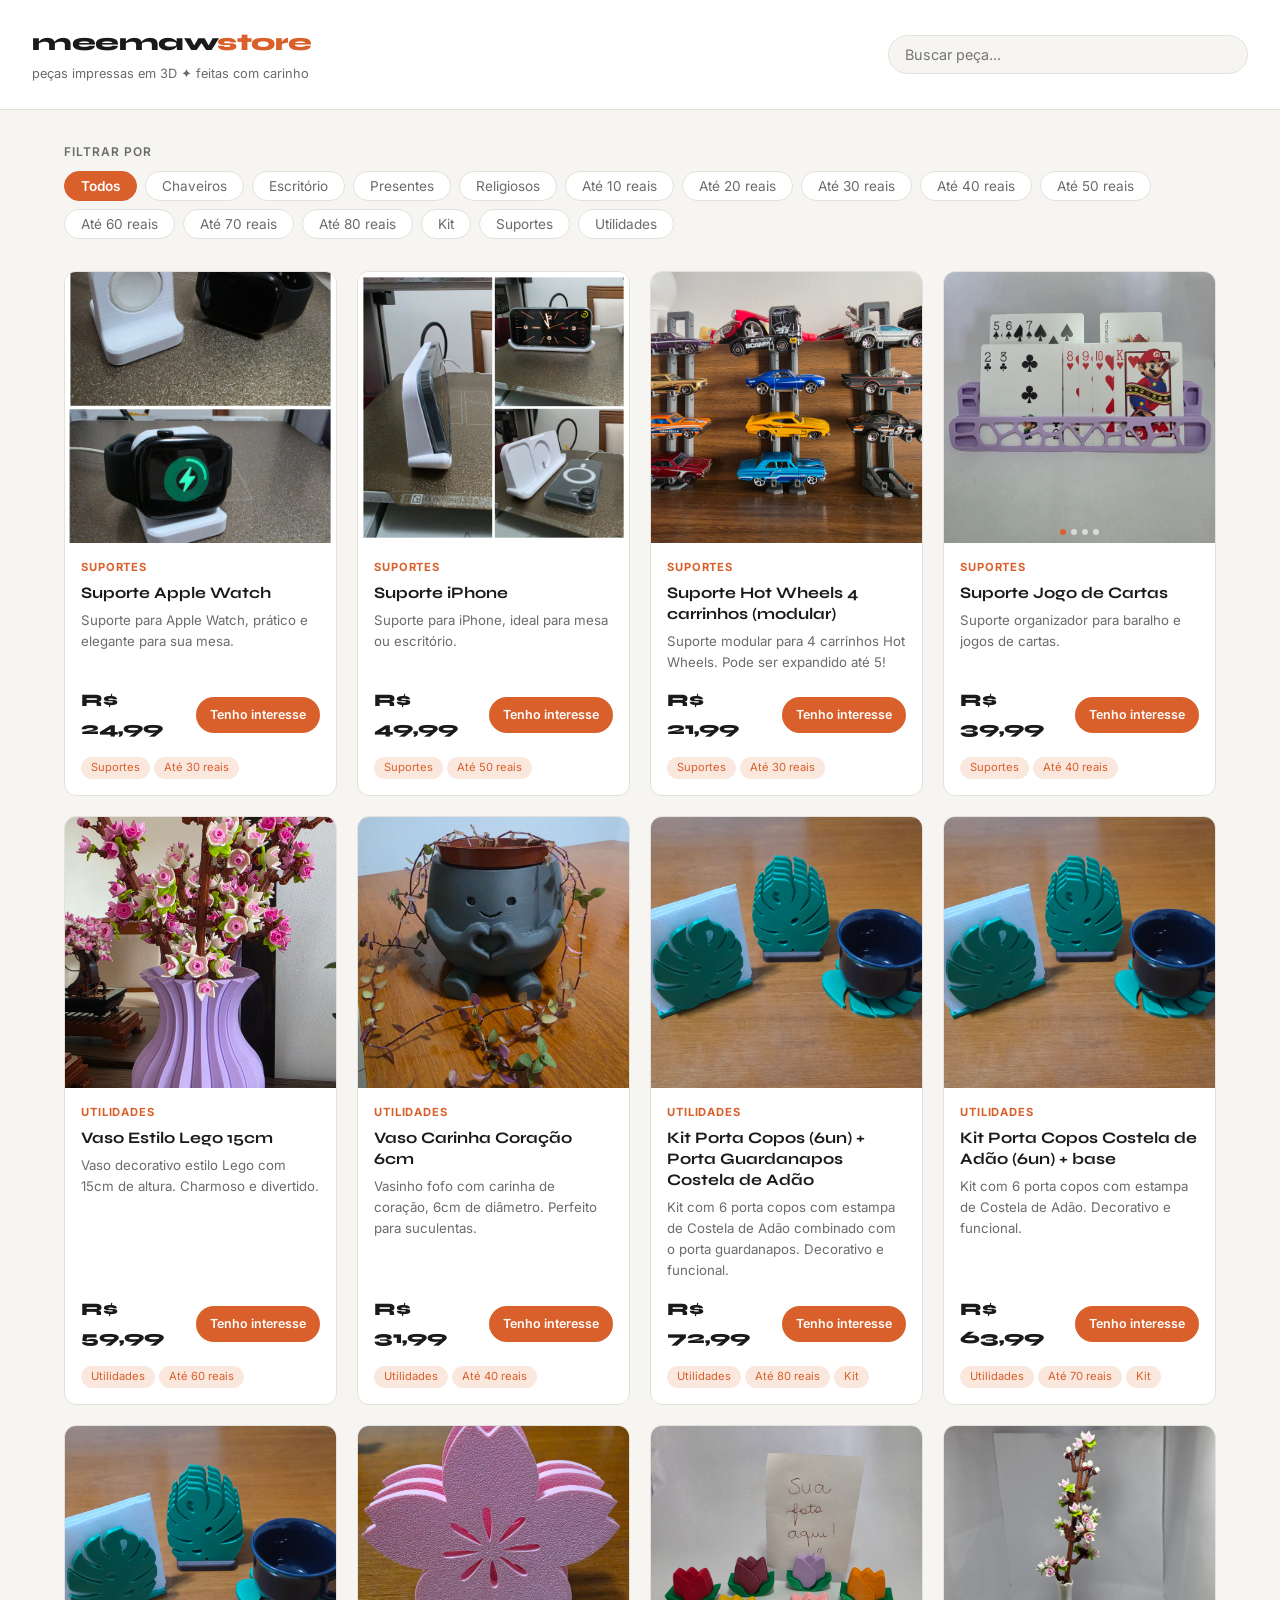
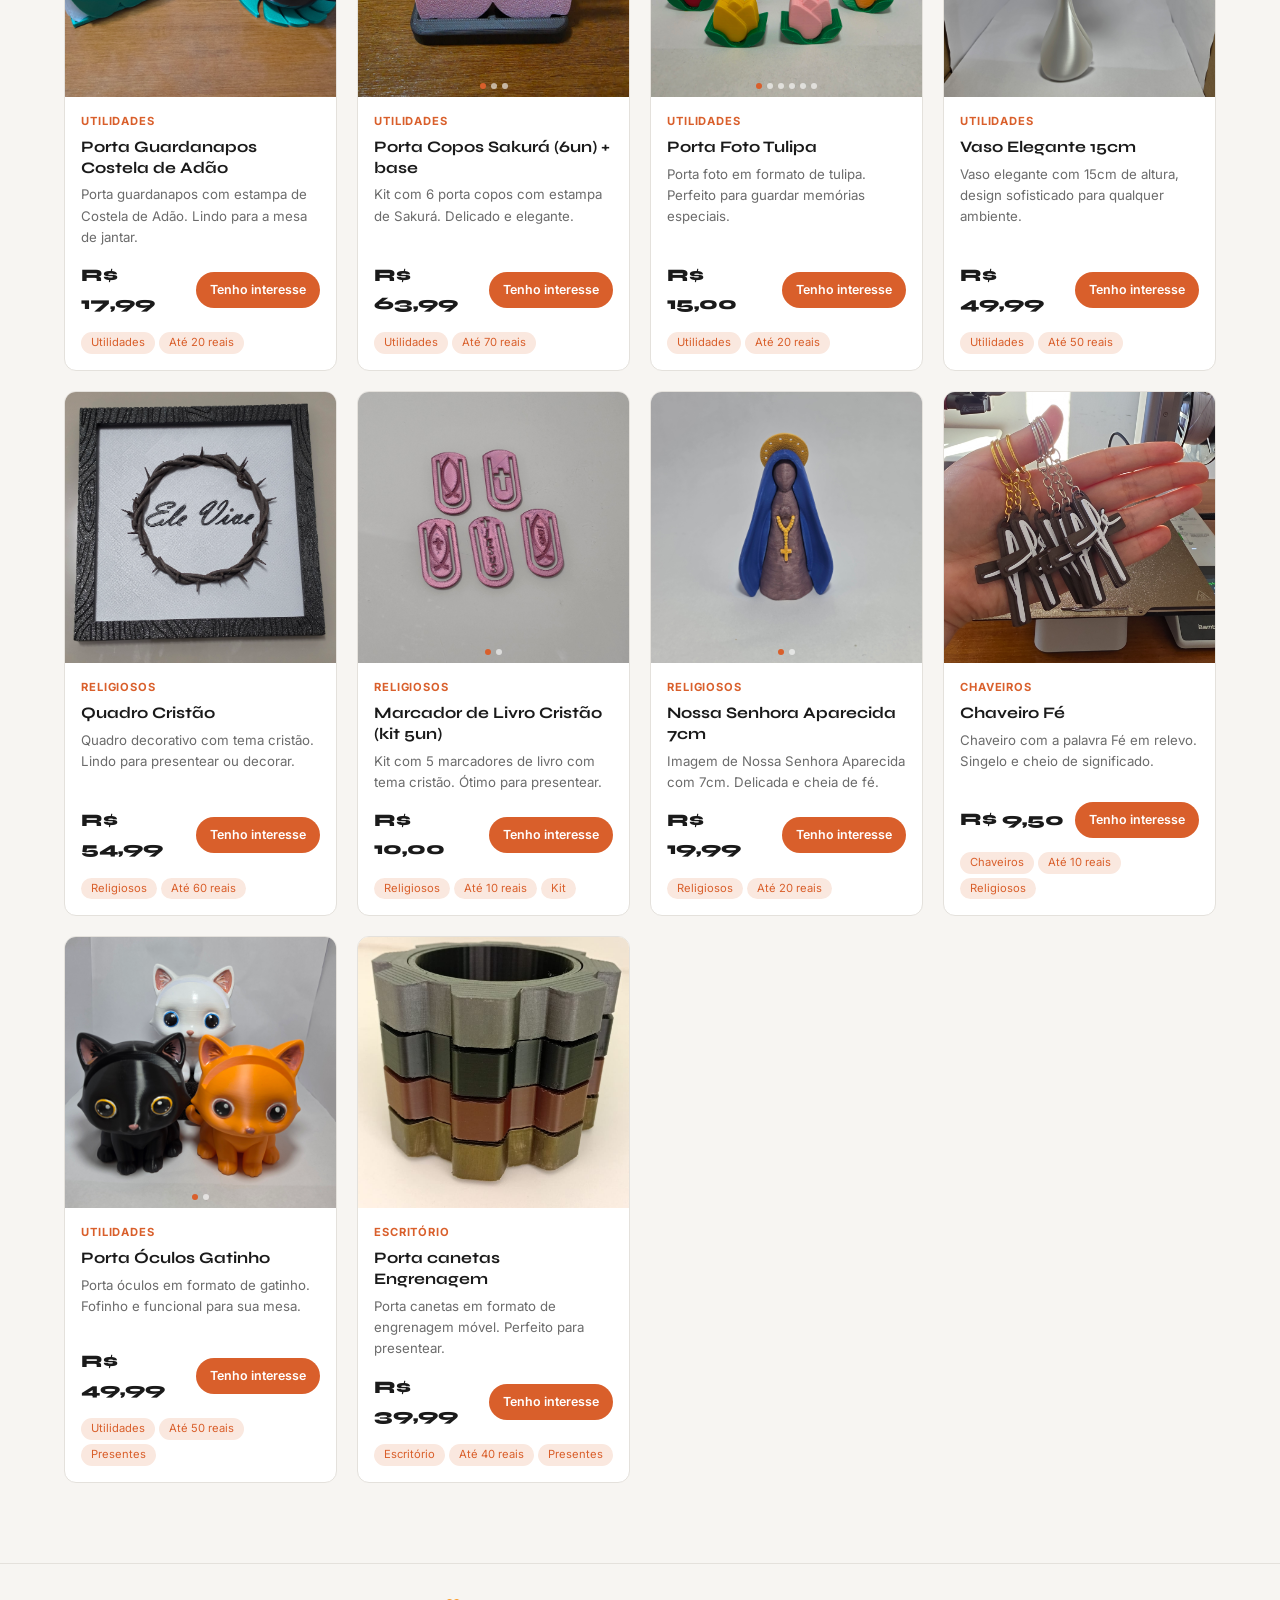
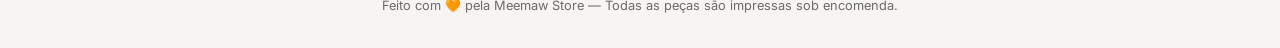
==== catalogo.html @ 0a380079 "adição de landing page" ====
<!DOCTYPE html>
<html lang="pt-BR">
<head>
  <meta charset="UTF-8" />
  <meta name="viewport" content="width=device-width, initial-scale=1.0" />
  <title>Meemaw Store — Catálogo</title>
  <meta name="description" content="Catálogo de peças impressas em 3D: chaveiros, fidgets, organização e muito mais." />
  <link rel="preconnect" href="https://fonts.googleapis.com" />
  <link rel="preconnect" href="https://fonts.gstatic.com" crossorigin />
  <link href="https://fonts.googleapis.com/css2?family=Syne:wght@700;800&family=Inter:wght@400;500;600&display=swap" rel="stylesheet" />
  <link rel="stylesheet" href="style.css" />
</head>
<body>

  <header>
    <div>
      <div class="logo">meemaw<span>store</span></div>
      <div class="header-sub">peças impressas em 3D ✦ feitas com carinho</div>
    </div>
    <div class="busca-wrapper">
      <input type="search" id="busca" placeholder="Buscar peça..." autocomplete="off" />
    </div>
  </header>

  <main>
    <p class="filtros-label">Filtrar por</p>
    <div id="filtros"></div>
    <div id="catalogo"></div>
  </main>

  <footer>
    Feito com 🧡 pela Meemaw Store &mdash; Todas as peças são impressas sob encomenda.
  </footer>

  <script src="data.js"></script>
  <script src="app.js"></script>
</body>
</html>
---- style.css ----
/* ── Tokens ── */
:root {
  --bg: #F7F5F2;
  --surface: #FFFFFF;
  --ink: #1A1A1A;
  --ink-soft: #6B6B6B;
  --accent: #D95F2B;
  --accent-light: #FAE8DF;
  --border: #E4E1DC;
  --radius: 12px;
  --font-display: 'Syne', sans-serif;
  --font-body: 'Inter', sans-serif;
}

/* ── Reset ── */
*, *::before, *::after { box-sizing: border-box; margin: 0; padding: 0; }

body {
  background: var(--bg);
  color: var(--ink);
  font-family: var(--font-body);
  font-size: 15px;
  line-height: 1.6;
  min-height: 100vh;
}

/* ── Header ── */
header {
  background: var(--surface);
  border-bottom: 1px solid var(--border);
  padding: 24px 32px;
  display: flex;
  align-items: center;
  justify-content: space-between;
  gap: 16px;
  flex-wrap: wrap;
}

.logo {
  font-family: var(--font-display);
  font-size: 1.5rem;
  font-weight: 800;
  color: var(--ink);
  letter-spacing: -0.5px;
}

.logo span {
  color: var(--accent);
}

.header-sub {
  font-size: 0.8rem;
  color: var(--ink-soft);
  margin-top: 2px;
}

/* ── Busca ── */
.busca-wrapper {
  flex: 1;
  max-width: 360px;
}

#busca {
  width: 100%;
  padding: 10px 16px;
  border: 1px solid var(--border);
  border-radius: 999px;
  background: var(--bg);
  font-family: var(--font-body);
  font-size: 0.9rem;
  color: var(--ink);
  outline: none;
  transition: border-color 0.2s;
}

#busca:focus {
  border-color: var(--accent);
}

/* ── Main ── */
main {
  max-width: 1200px;
  margin: 0 auto;
  padding: 32px 24px;
}

/* ── Filtros ── */
.filtros-label {
  font-size: 0.75rem;
  font-weight: 600;
  text-transform: uppercase;
  letter-spacing: 0.08em;
  color: var(--ink-soft);
  margin-bottom: 10px;
}

#filtros {
  display: flex;
  flex-wrap: wrap;
  gap: 8px;
  margin-bottom: 32px;
}

.btn-filtro {
  padding: 6px 16px;
  border: 1.5px solid var(--border);
  border-radius: 999px;
  background: var(--surface);
  font-family: var(--font-body);
  font-size: 0.85rem;
  color: var(--ink-soft);
  cursor: pointer;
  transition: all 0.15s;
}

.btn-filtro:hover {
  border-color: var(--accent);
  color: var(--accent);
}

.btn-filtro.ativo {
  background: var(--accent);
  border-color: var(--accent);
  color: #fff;
  font-weight: 600;
}

/* ── Grid ── */
#catalogo {
  display: grid;
  grid-template-columns: repeat(auto-fill, minmax(260px, 1fr));
  gap: 20px;
}

.vazio {
  grid-column: 1 / -1;
  text-align: center;
  color: var(--ink-soft);
  padding: 64px 0;
}

/* ── Card ── */
.card {
  background: var(--surface);
  border: 1px solid var(--border);
  border-radius: var(--radius);
  overflow: hidden;
  display: flex;
  flex-direction: column;
  transition: box-shadow 0.2s, transform 0.2s;
}

.card:hover {
  box-shadow: 0 8px 24px rgba(0,0,0,0.08);
  transform: translateY(-2px);
}

.card-img {
  width: 100%;
  aspect-ratio: 1;
  background: var(--bg);
  overflow: hidden;
  position: relative;
}

.card-img img {
  width: 100%;
  height: 100%;
  object-fit: cover;
}

.carrossel-btn {
  position: absolute;
  top: 50%;
  transform: translateY(-50%);
  width: 28px;
  height: 28px;
  border: none;
  border-radius: 50%;
  background: rgba(255,255,255,0.85);
  color: var(--ink);
  font-size: 1.1rem;
  line-height: 1;
  cursor: pointer;
  display: flex;
  align-items: center;
  justify-content: center;
  opacity: 0;
  transition: opacity 0.15s, background 0.15s;
}

.card-img:hover .carrossel-btn {
  opacity: 1;
}

.carrossel-btn:hover {
  background: var(--accent);
  color: #fff;
}

.carrossel-btn.prev { left: 8px; }
.carrossel-btn.next { right: 8px; }

.carrossel-dots {
  position: absolute;
  bottom: 8px;
  left: 0;
  right: 0;
  display: flex;
  justify-content: center;
  gap: 5px;
}

.dot {
  width: 6px;
  height: 6px;
  border-radius: 50%;
  background: rgba(255,255,255,0.6);
  transition: background 0.15s;
}

.dot.ativo {
  background: var(--accent);
}

.card-body {
  padding: 16px;
  display: flex;
  flex-direction: column;
  gap: 6px;
  flex: 1;
}

.categoria {
  font-size: 0.7rem;
  font-weight: 700;
  text-transform: uppercase;
  letter-spacing: 0.08em;
  color: var(--accent);
}

.card-body h3 {
  font-family: var(--font-display);
  font-size: 1rem;
  font-weight: 700;
  color: var(--ink);
  line-height: 1.3;
}

.descricao {
  font-size: 0.83rem;
  color: var(--ink-soft);
  flex: 1;
}

.card-footer {
  display: flex;
  align-items: center;
  justify-content: space-between;
  margin-top: 8px;
  gap: 8px;
}

.preco {
  font-family: var(--font-display);
  font-size: 1.1rem;
  font-weight: 800;
  color: var(--ink);
}

.btn-interesse {
  padding: 8px 14px;
  background: var(--accent);
  color: #fff;
  border-radius: 999px;
  font-size: 0.78rem;
  font-weight: 600;
  text-decoration: none;
  white-space: nowrap;
  transition: opacity 0.15s;
}

.btn-interesse:hover {
  opacity: 0.85;
}

.tags {
  display: flex;
  flex-wrap: wrap;
  gap: 4px;
  margin-top: 8px;
}

.tag {
  font-size: 0.7rem;
  padding: 2px 10px;
  background: var(--accent-light);
  color: var(--accent);
  border-radius: 999px;
}

/* ── Modal ── */
#modal {
  display: none;
  position: fixed;
  inset: 0;
  z-index: 1000;
  align-items: center;
  justify-content: center;
}

#modal.ativo {
  display: flex;
}

.modal-overlay {
  position: absolute;
  inset: 0;
  background: rgba(0,0,0,0.75);
  backdrop-filter: blur(4px);
}

.modal-box {
  position: relative;
  z-index: 1;
  display: flex;
  align-items: center;
  justify-content: center;
  gap: 12px;
  max-width: 90vw;
  max-height: 90vh;
}

.modal-img {
  max-width: 80vw;
  max-height: 80vh;
  object-fit: contain;
  border-radius: var(--radius);
  box-shadow: 0 24px 64px rgba(0,0,0,0.4);
}

.modal-fechar {
  position: absolute;
  top: -40px;
  right: 0;
  background: none;
  border: none;
  color: #fff;
  font-size: 1.4rem;
  cursor: pointer;
  opacity: 0.8;
  transition: opacity 0.15s;
}

.modal-fechar:hover { opacity: 1; }

.modal-nav {
  background: rgba(255,255,255,0.15);
  border: none;
  color: #fff;
  font-size: 2rem;
  width: 44px;
  height: 44px;
  border-radius: 50%;
  cursor: pointer;
  display: flex;
  align-items: center;
  justify-content: center;
  transition: background 0.15s;
  flex-shrink: 0;
}

.modal-nav:hover { background: var(--accent); }

.modal-dots {
  position: absolute;
  bottom: -28px;
  left: 0;
  right: 0;
  display: flex;
  justify-content: center;
  gap: 6px;
}

.modal-counter {
  position: absolute;
  bottom: -52px;
  left: 0;
  right: 0;
  text-align: center;
  color: rgba(255,255,255,0.6);
  font-size: 0.8rem;
}

.card-img img {
  cursor: zoom-in;
}

/* ── Footer ── */
footer {
  text-align: center;
  padding: 32px;
  font-size: 0.8rem;
  color: var(--ink-soft);
  border-top: 1px solid var(--border);
  margin-top: 48px;
}

/* ── Responsivo ── */
@media (max-width: 600px) {
  header {
    padding: 16px;
    flex-direction: column;
    align-items: flex-start;
  }

  .busca-wrapper {
    max-width: 100%;
    width: 100%;
  }

  main {
    padding: 20px 16px;
  }
}
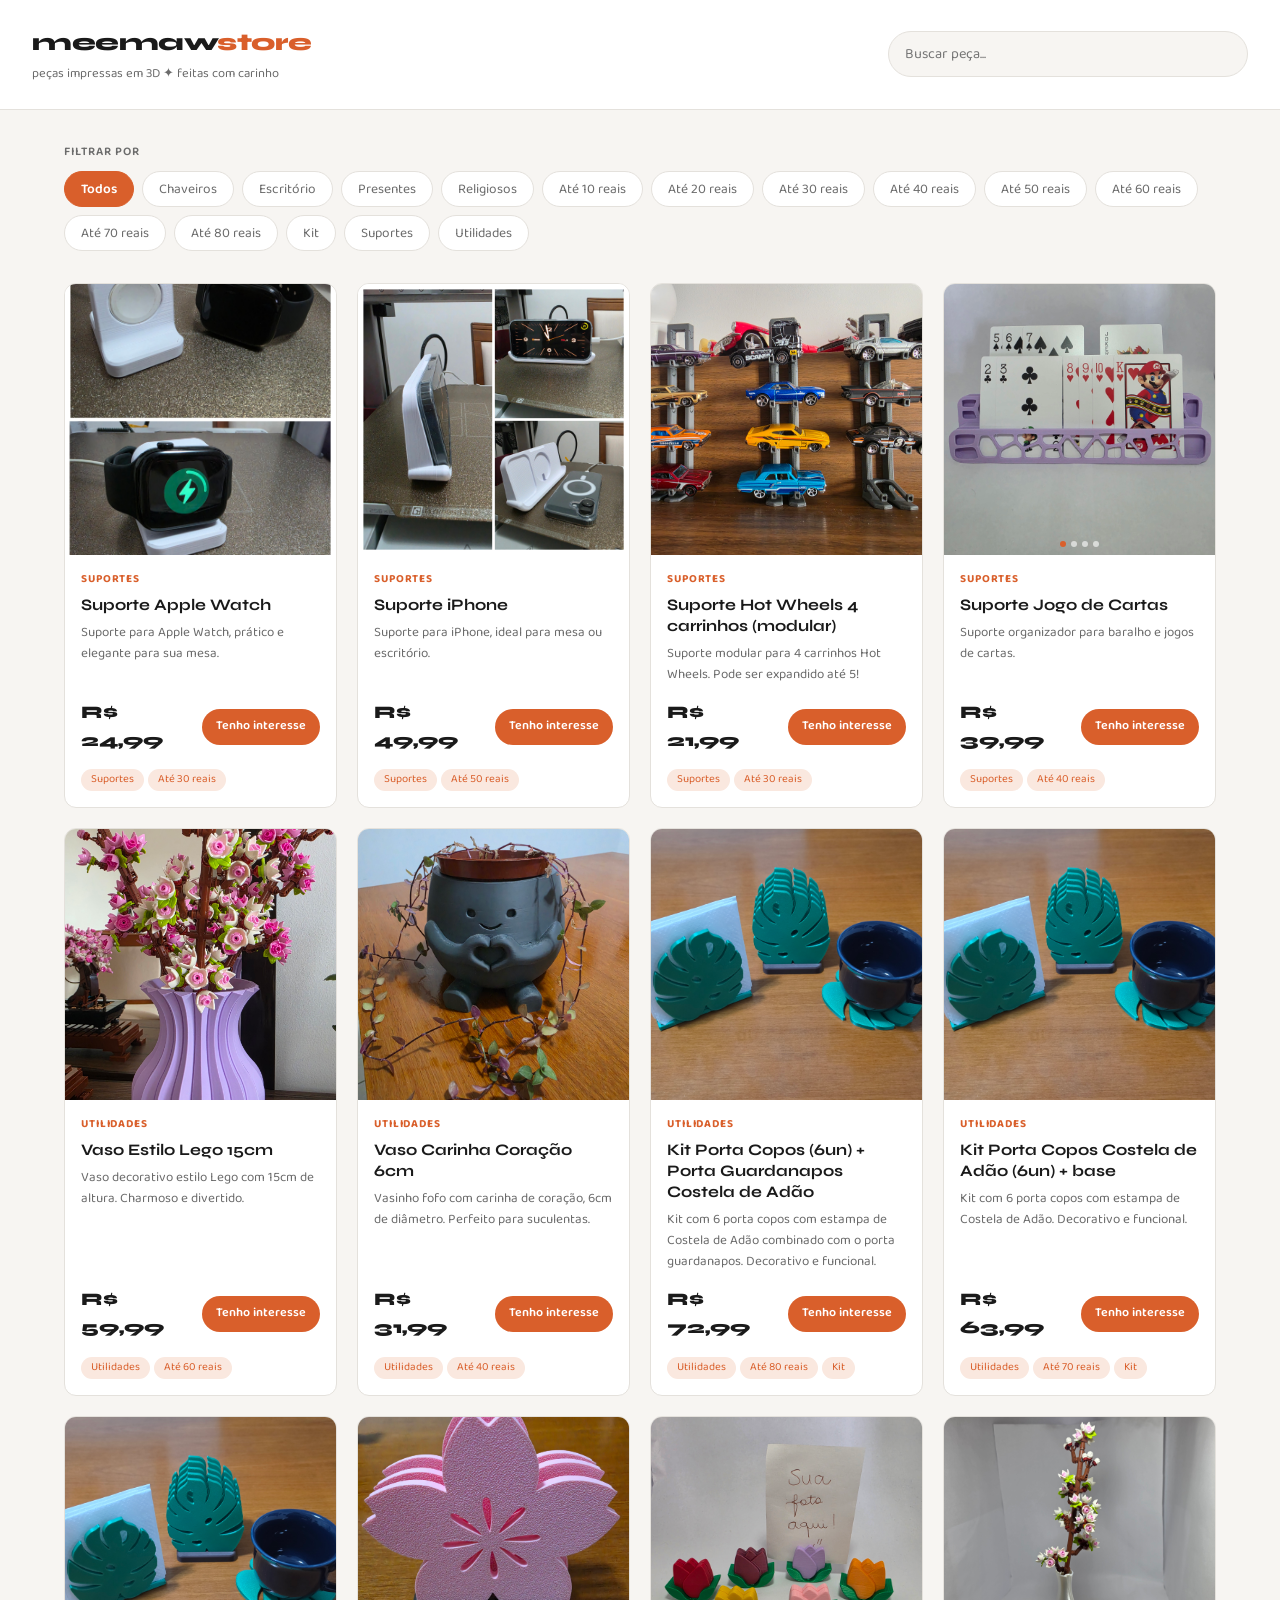
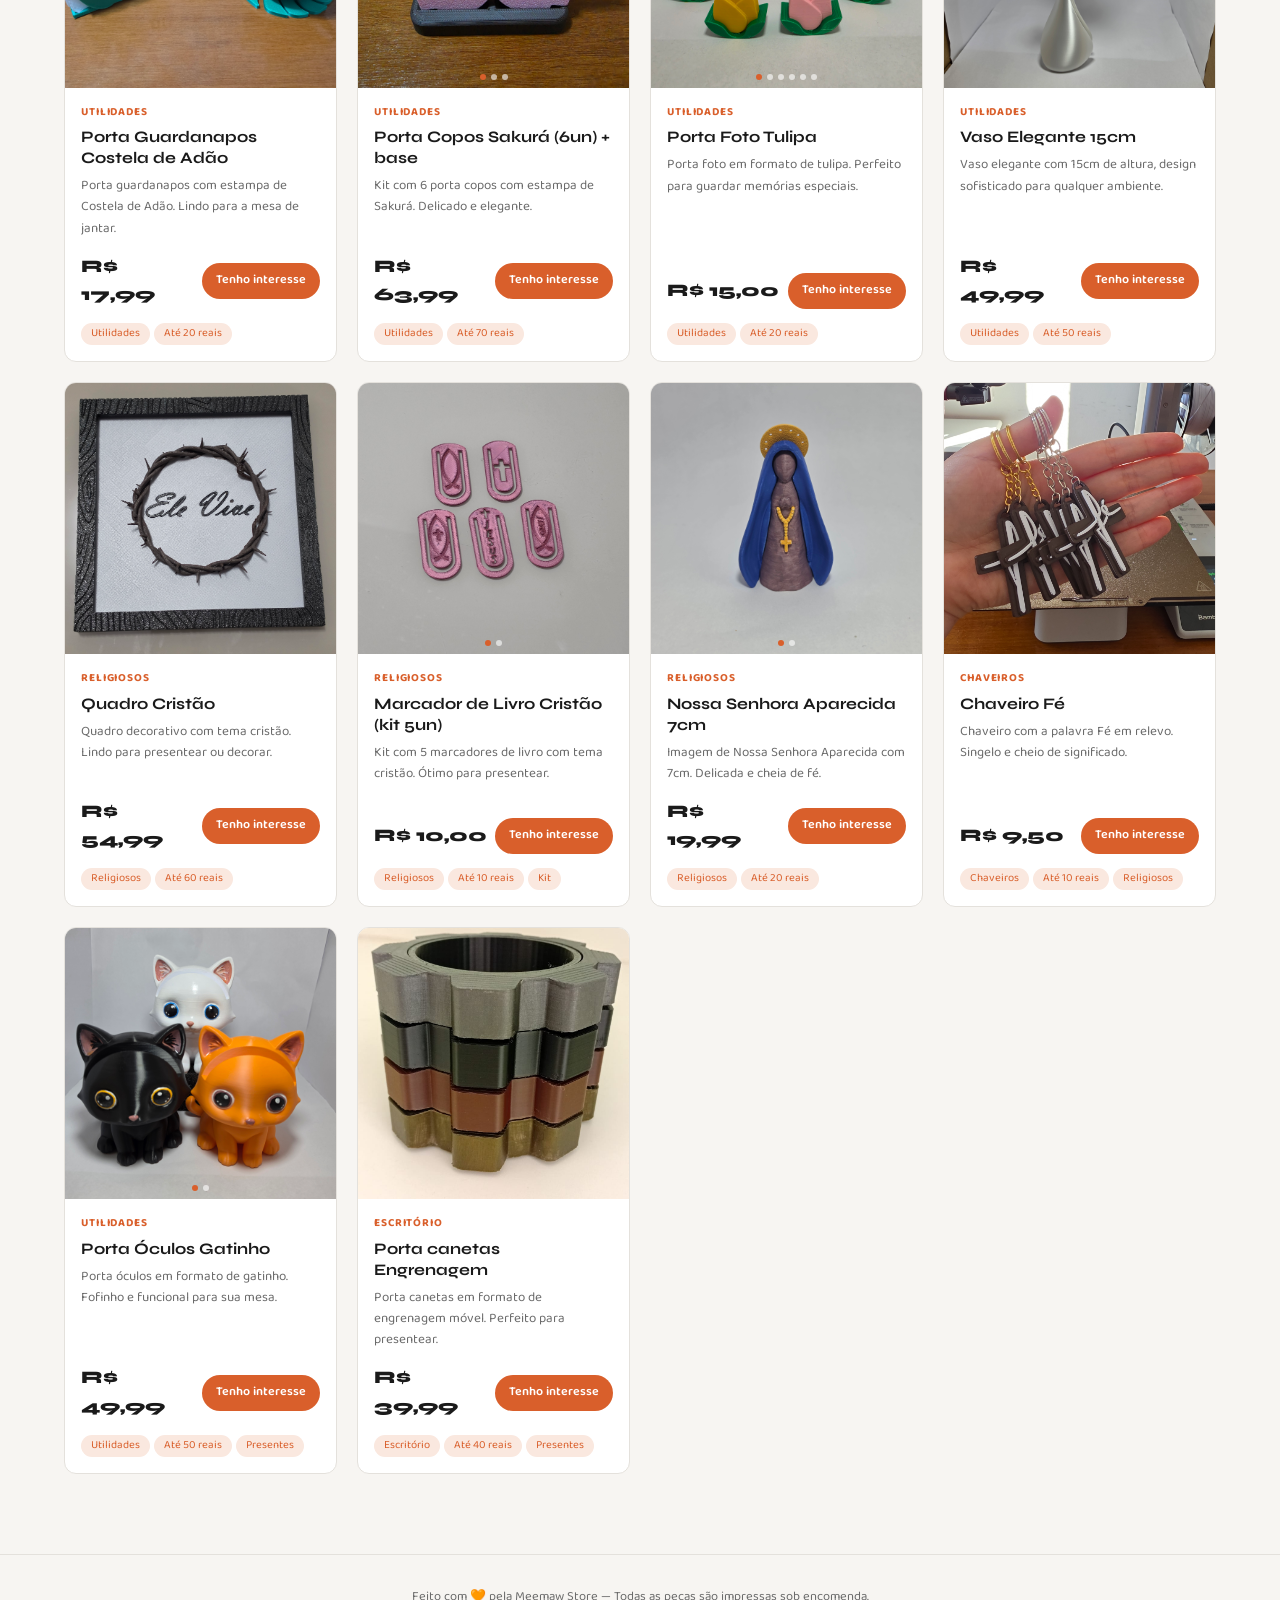
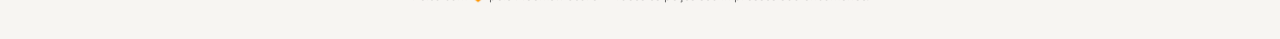
==== commit 6d367368: "alteração de font" ====
--- a/catalogo.html
+++ b/catalogo.html
@@ -7,7 +7,7 @@
   <meta name="description" content="Catálogo de peças impressas em 3D: chaveiros, fidgets, organização e muito mais." />
   <link rel="preconnect" href="https://fonts.googleapis.com" />
   <link rel="preconnect" href="https://fonts.gstatic.com" crossorigin />
-  <link href="https://fonts.googleapis.com/css2?family=Syne:wght@700;800&family=Inter:wght@400;500;600&display=swap" rel="stylesheet" />
+  <link href="https://fonts.googleapis.com/css2?family=Syne:wght@700;800&family=Baloo+2:wght@400;500;600&display=swap" rel="stylesheet" />
   <link rel="stylesheet" href="style.css" />
 </head>
 <body>
--- a/style.css
+++ b/style.css
@@ -9,7 +9,7 @@
   --border: #E4E1DC;
   --radius: 12px;
   --font-display: 'Syne', sans-serif;
-  --font-body: 'Inter', sans-serif;
+  --font-body: 'Baloo 2', sans-serif;
 }
 
 /* ── Reset ── */
@@ -422,4 +422,4 @@
   main {
     padding: 20px 16px;
   }
-}+}
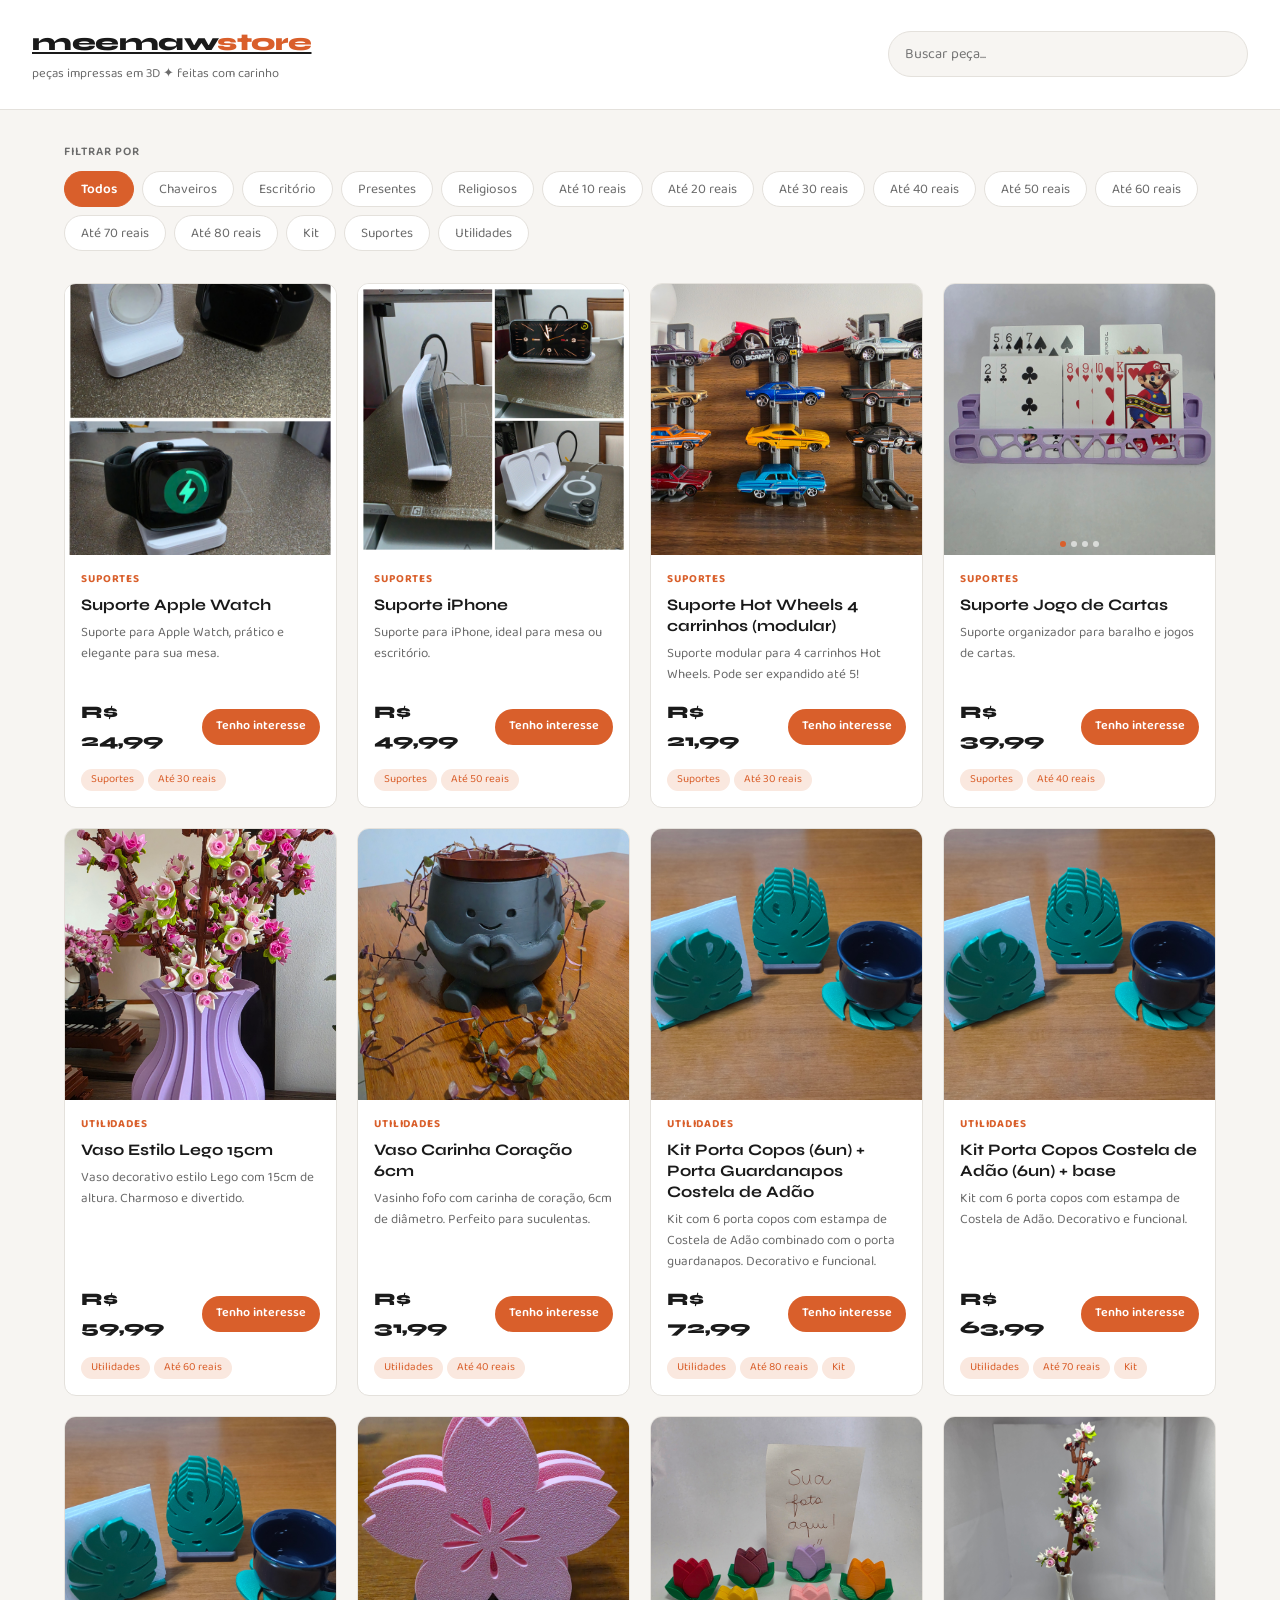
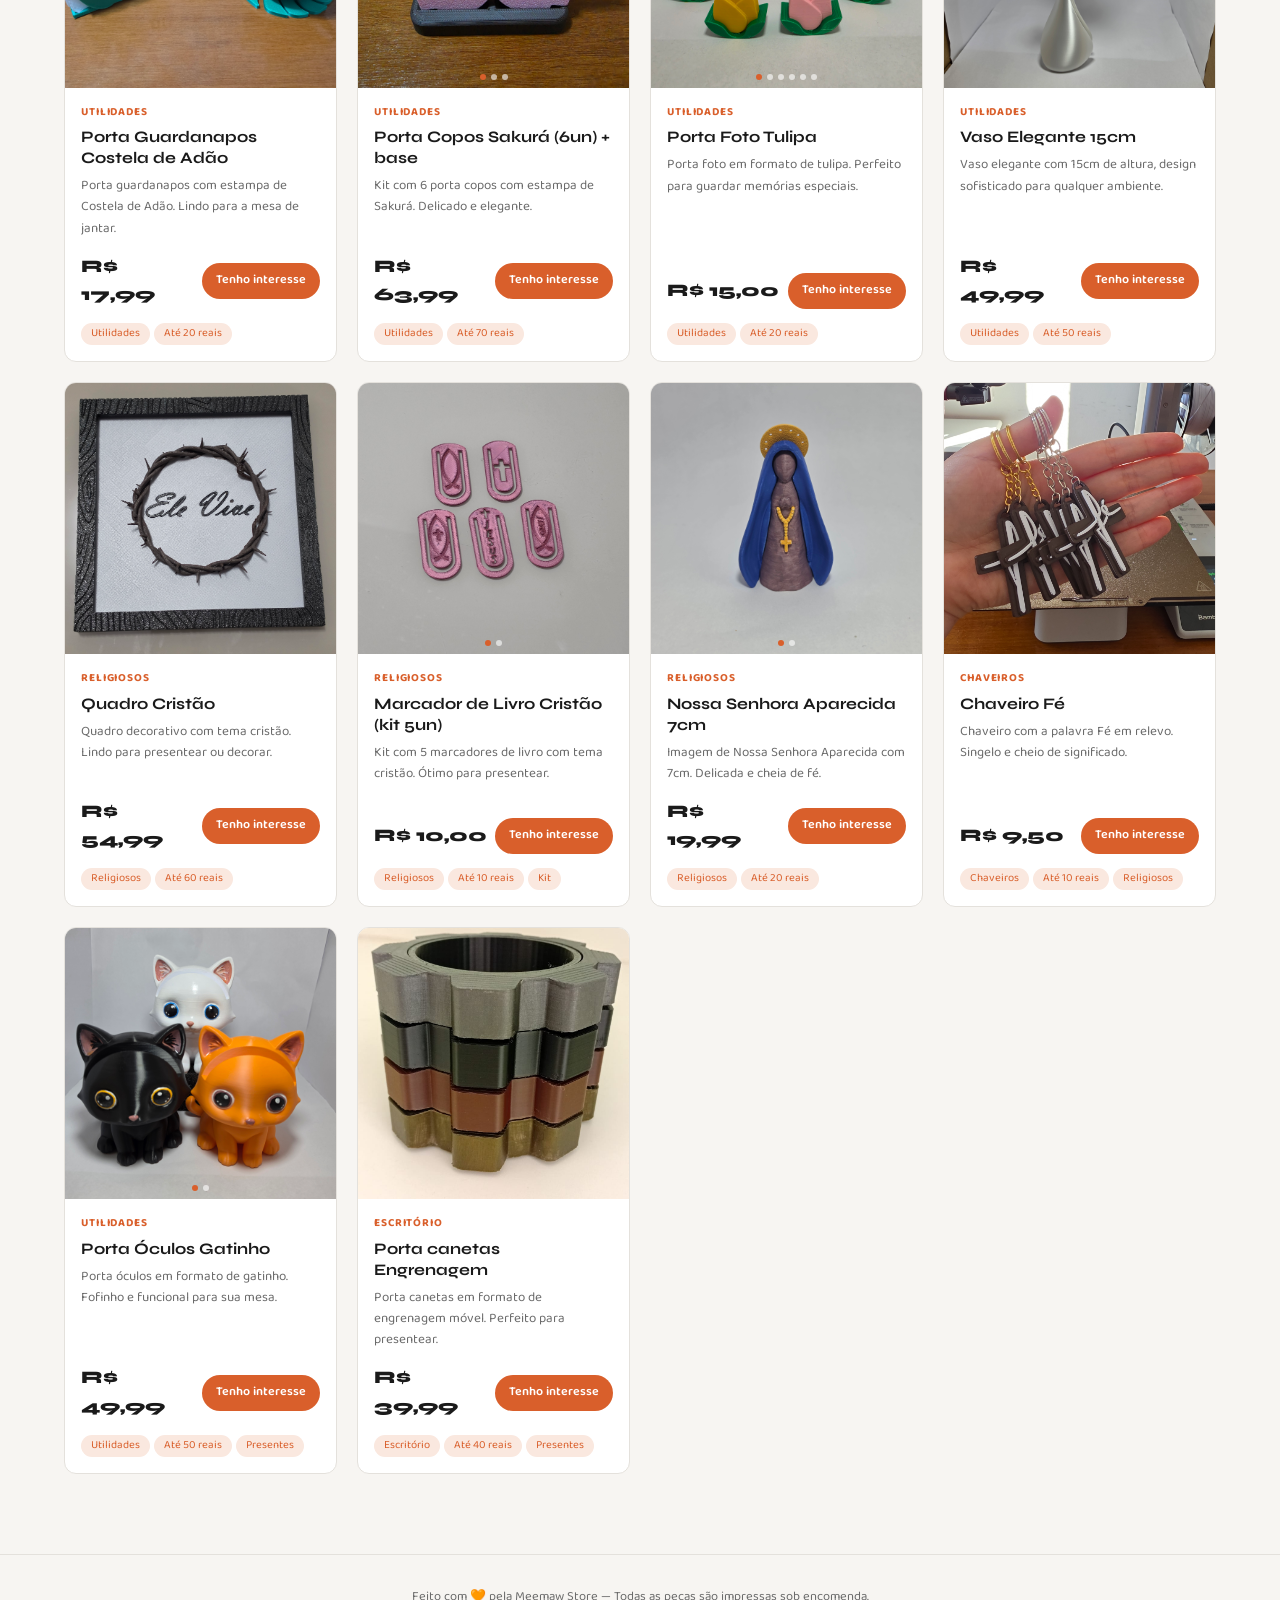
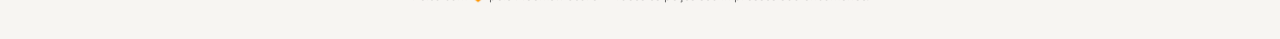
==== commit ac2aa7e7: "add voltar para inicial, no catálogo" ====
--- a/catalogo.html
+++ b/catalogo.html
@@ -14,7 +14,7 @@
 
   <header>
     <div>
-      <div class="logo">meemaw<span>store</span></div>
+      <a class="logo" href="index.html">meemaw<span>store</span></a>
       <div class="header-sub">peças impressas em 3D ✦ feitas com carinho</div>
     </div>
     <div class="busca-wrapper">
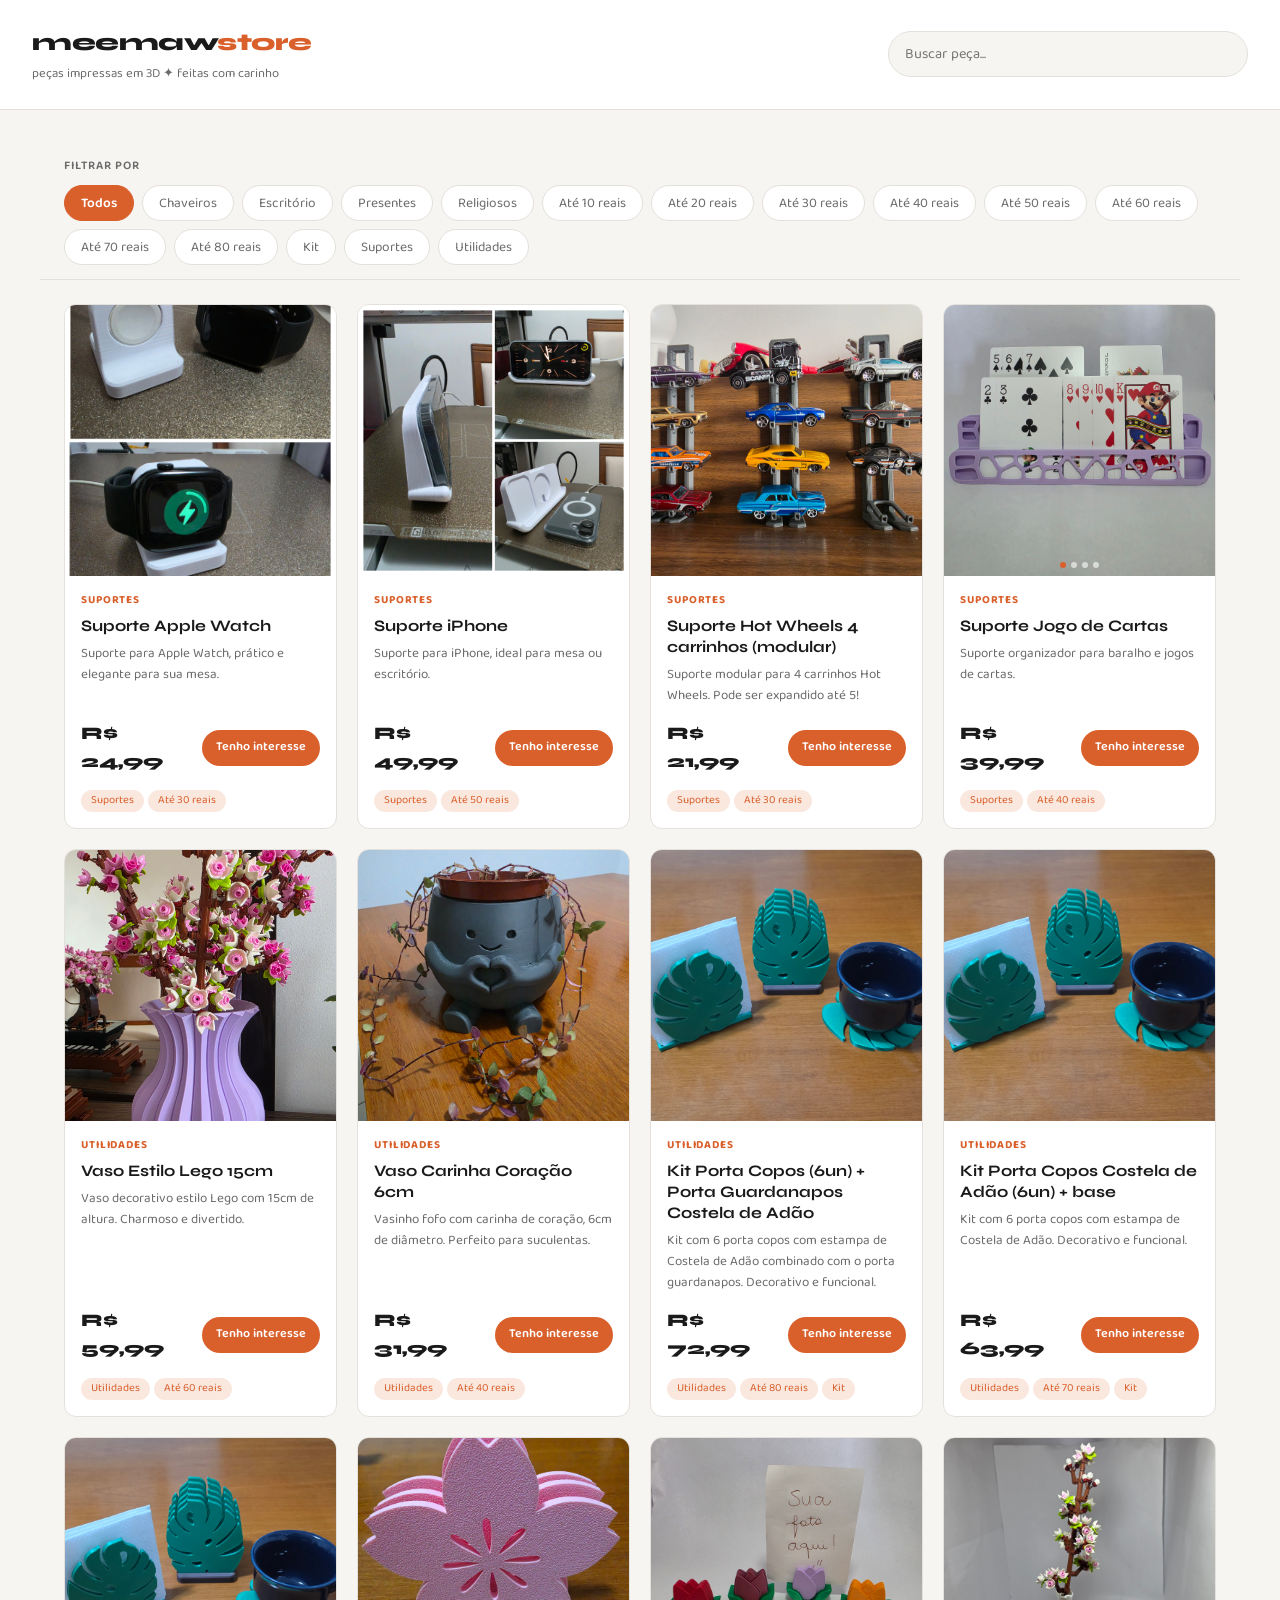
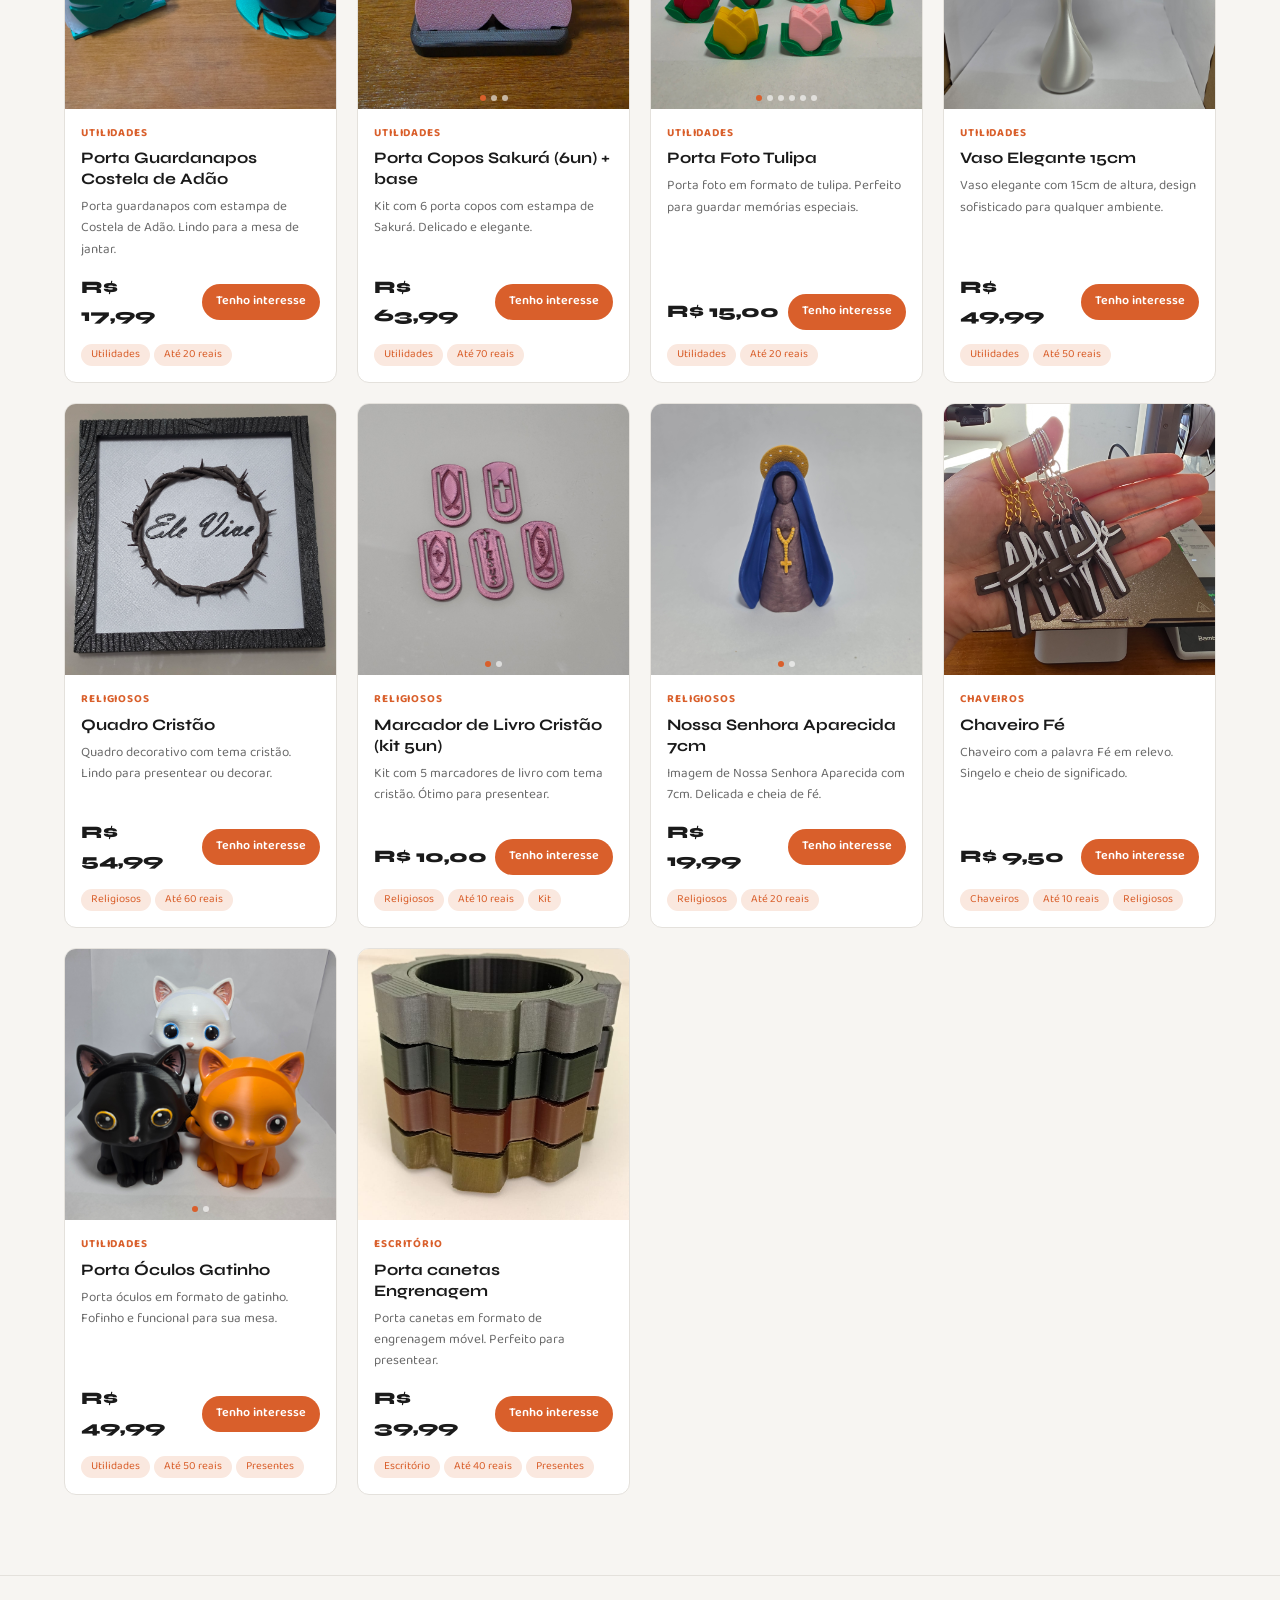
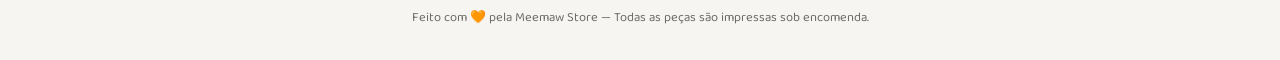
==== commit 488c6d9d: "fixar filtro" ====
--- a/catalogo.html
+++ b/catalogo.html
@@ -14,7 +14,7 @@
 
   <header>
     <div>
-      <a class="logo" href="index.html">meemaw<span>store</span></a>
+      <div class="logo">meemaw<span>store</span></div>
       <div class="header-sub">peças impressas em 3D ✦ feitas com carinho</div>
     </div>
     <div class="busca-wrapper">
@@ -23,9 +23,11 @@
   </header>
 
   <main>
-    <p class="filtros-label">Filtrar por</p>
-    <div id="filtros"></div>
-    <div id="catalogo"></div>
+    <div class="filtros-sticky">
+      <p class="filtros-label">Filtrar por</p>
+      <div id="filtros"></div>
+    </div>
+    <div id="catalogo" style="margin-top: 24px;"></div>
   </main>
 
   <footer>
@@ -35,4 +37,4 @@
   <script src="data.js"></script>
   <script src="app.js"></script>
 </body>
-</html>
+</html>
--- a/style.css
+++ b/style.css
@@ -85,6 +85,16 @@
 }
 
 /* ── Filtros ── */
+.filtros-sticky {
+  position: sticky;
+  top: 0;
+  z-index: 100;
+  background: var(--bg);
+  border-bottom: 1px solid var(--border);
+  padding: 14px 24px;
+  margin: 0 -24px;
+}
+
 .filtros-label {
   font-size: 0.75rem;
   font-weight: 600;
@@ -98,7 +108,6 @@
   display: flex;
   flex-wrap: wrap;
   gap: 8px;
-  margin-bottom: 32px;
 }
 
 .btn-filtro {
@@ -422,4 +431,4 @@
   main {
     padding: 20px 16px;
   }
-}
+}
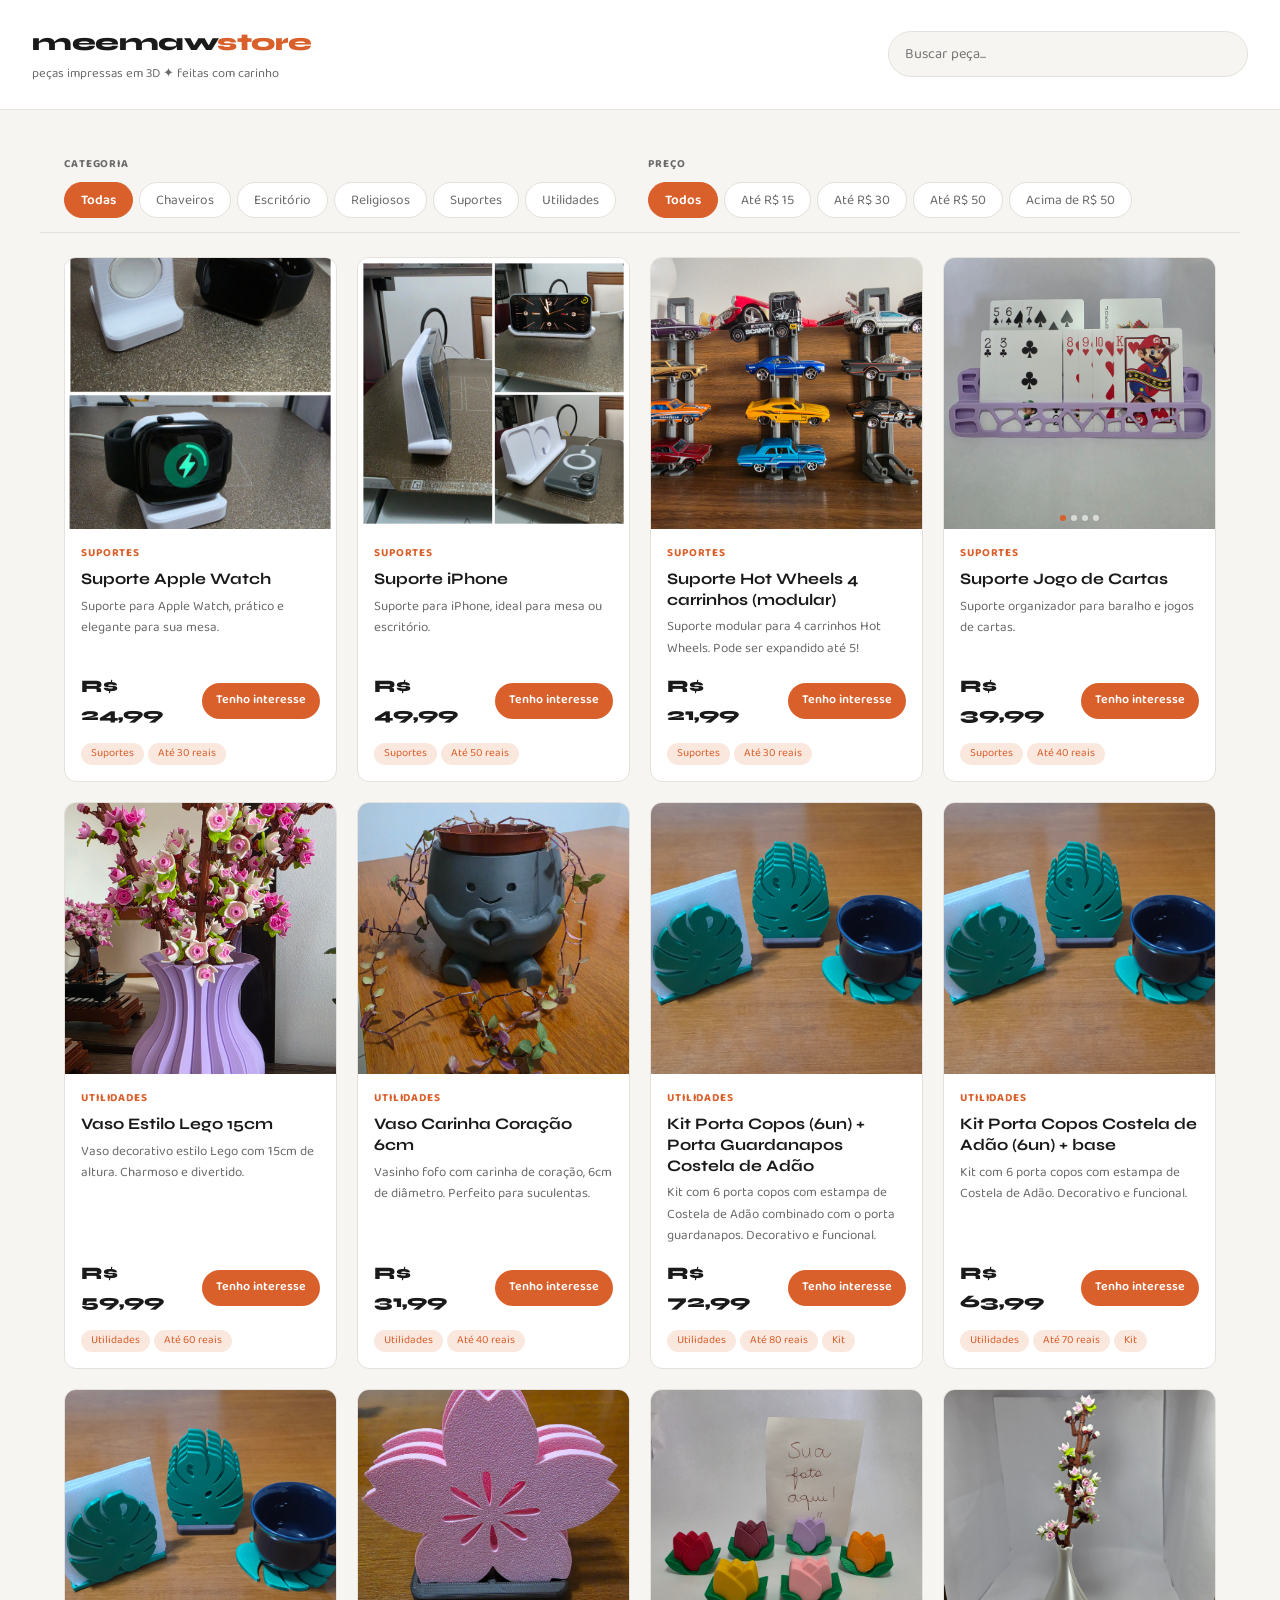
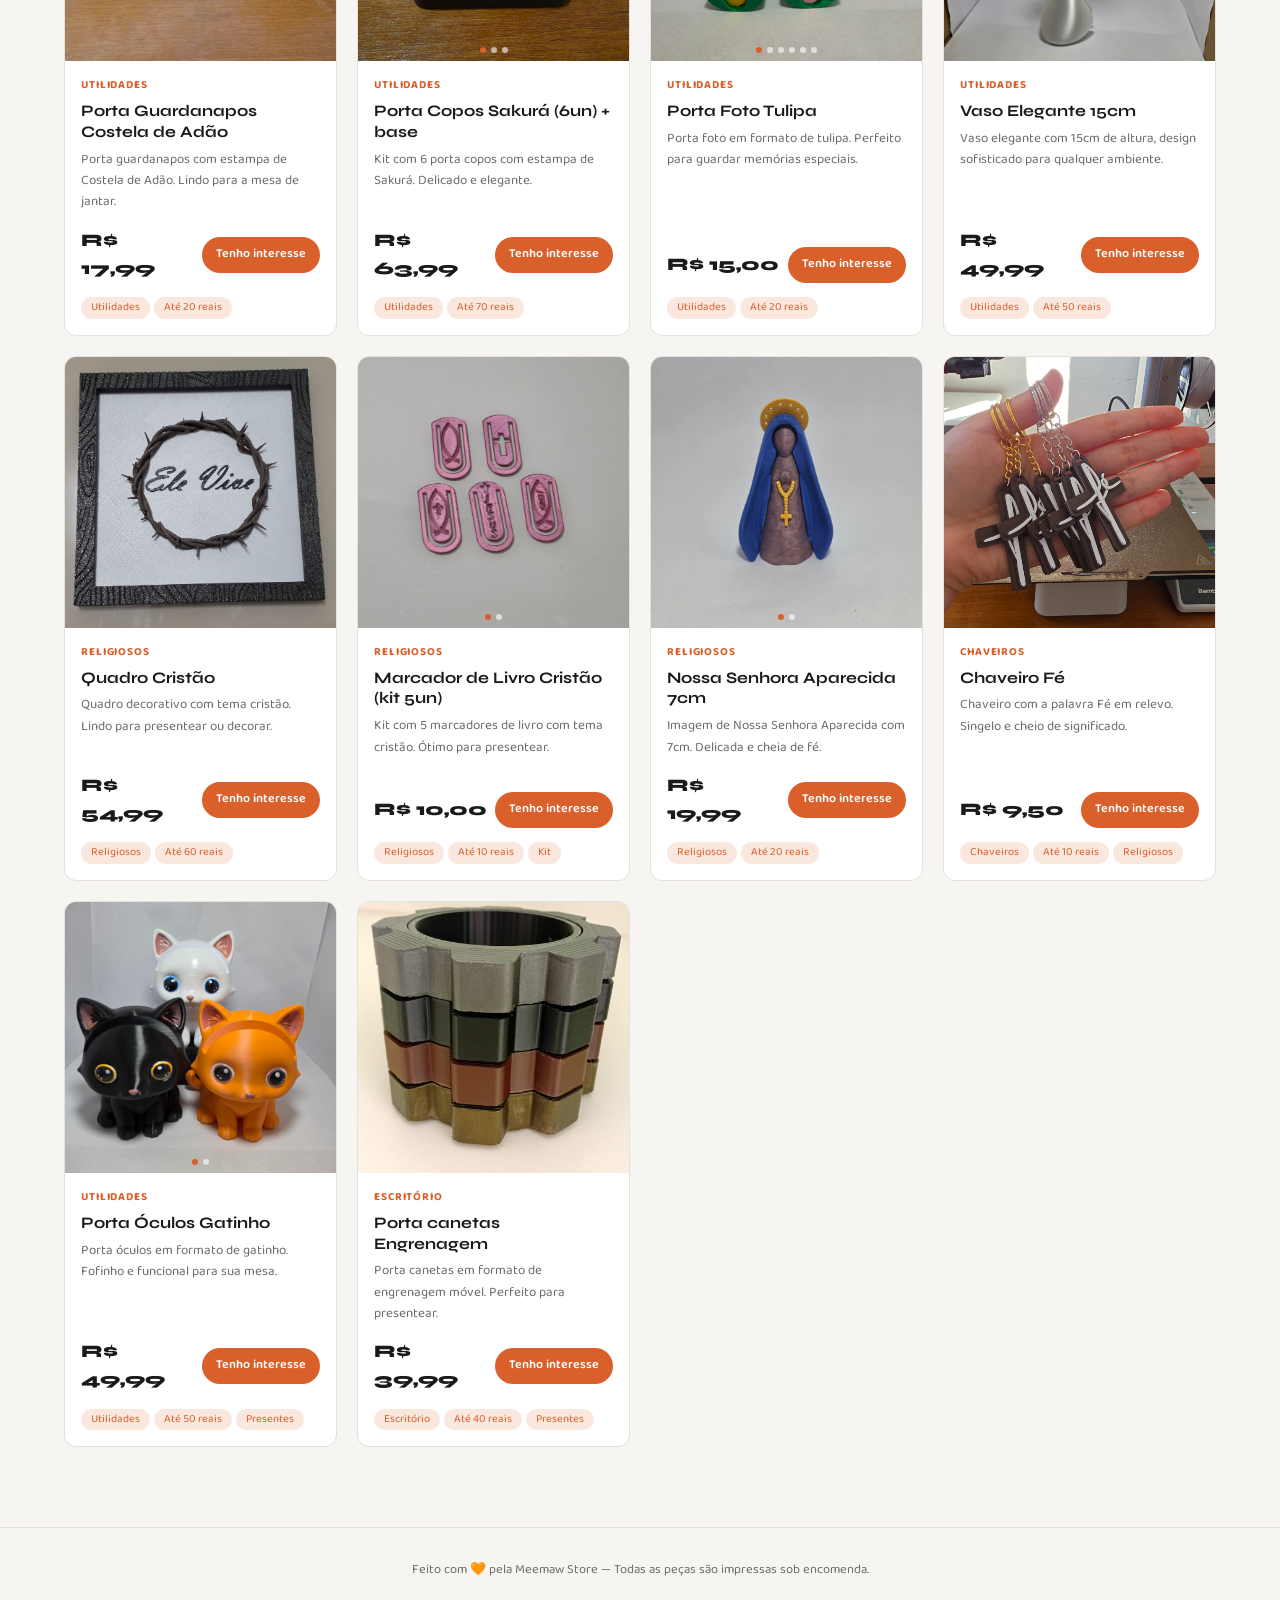
==== commit c52c6dab: "melhorias nos filtros" ====
--- a/catalogo.html
+++ b/catalogo.html
@@ -24,7 +24,6 @@
 
   <main>
     <div class="filtros-sticky">
-      <p class="filtros-label">Filtrar por</p>
       <div id="filtros"></div>
     </div>
     <div id="catalogo" style="margin-top: 24px;"></div>
@@ -37,4 +36,4 @@
   <script src="data.js"></script>
   <script src="app.js"></script>
 </body>
-</html>+</html>
--- a/style.css
+++ b/style.css
@@ -95,19 +95,31 @@
   margin: 0 -24px;
 }
 
-.filtros-label {
-  font-size: 0.75rem;
-  font-weight: 600;
+#filtros {
+  display: flex;
+  flex-wrap: wrap;
+  gap: 16px 32px;
+  align-items: flex-start;
+}
+
+.filtro-secao {
+  display: flex;
+  flex-direction: column;
+  gap: 8px;
+}
+
+.filtro-secao-label {
+  font-size: 0.7rem;
+  font-weight: 700;
   text-transform: uppercase;
   letter-spacing: 0.08em;
   color: var(--ink-soft);
-  margin-bottom: 10px;
-}
-
-#filtros {
+}
+
+.filtro-grupo {
   display: flex;
   flex-wrap: wrap;
-  gap: 8px;
+  gap: 6px;
 }
 
 .btn-filtro {
@@ -431,4 +443,4 @@
   main {
     padding: 20px 16px;
   }
-}+}
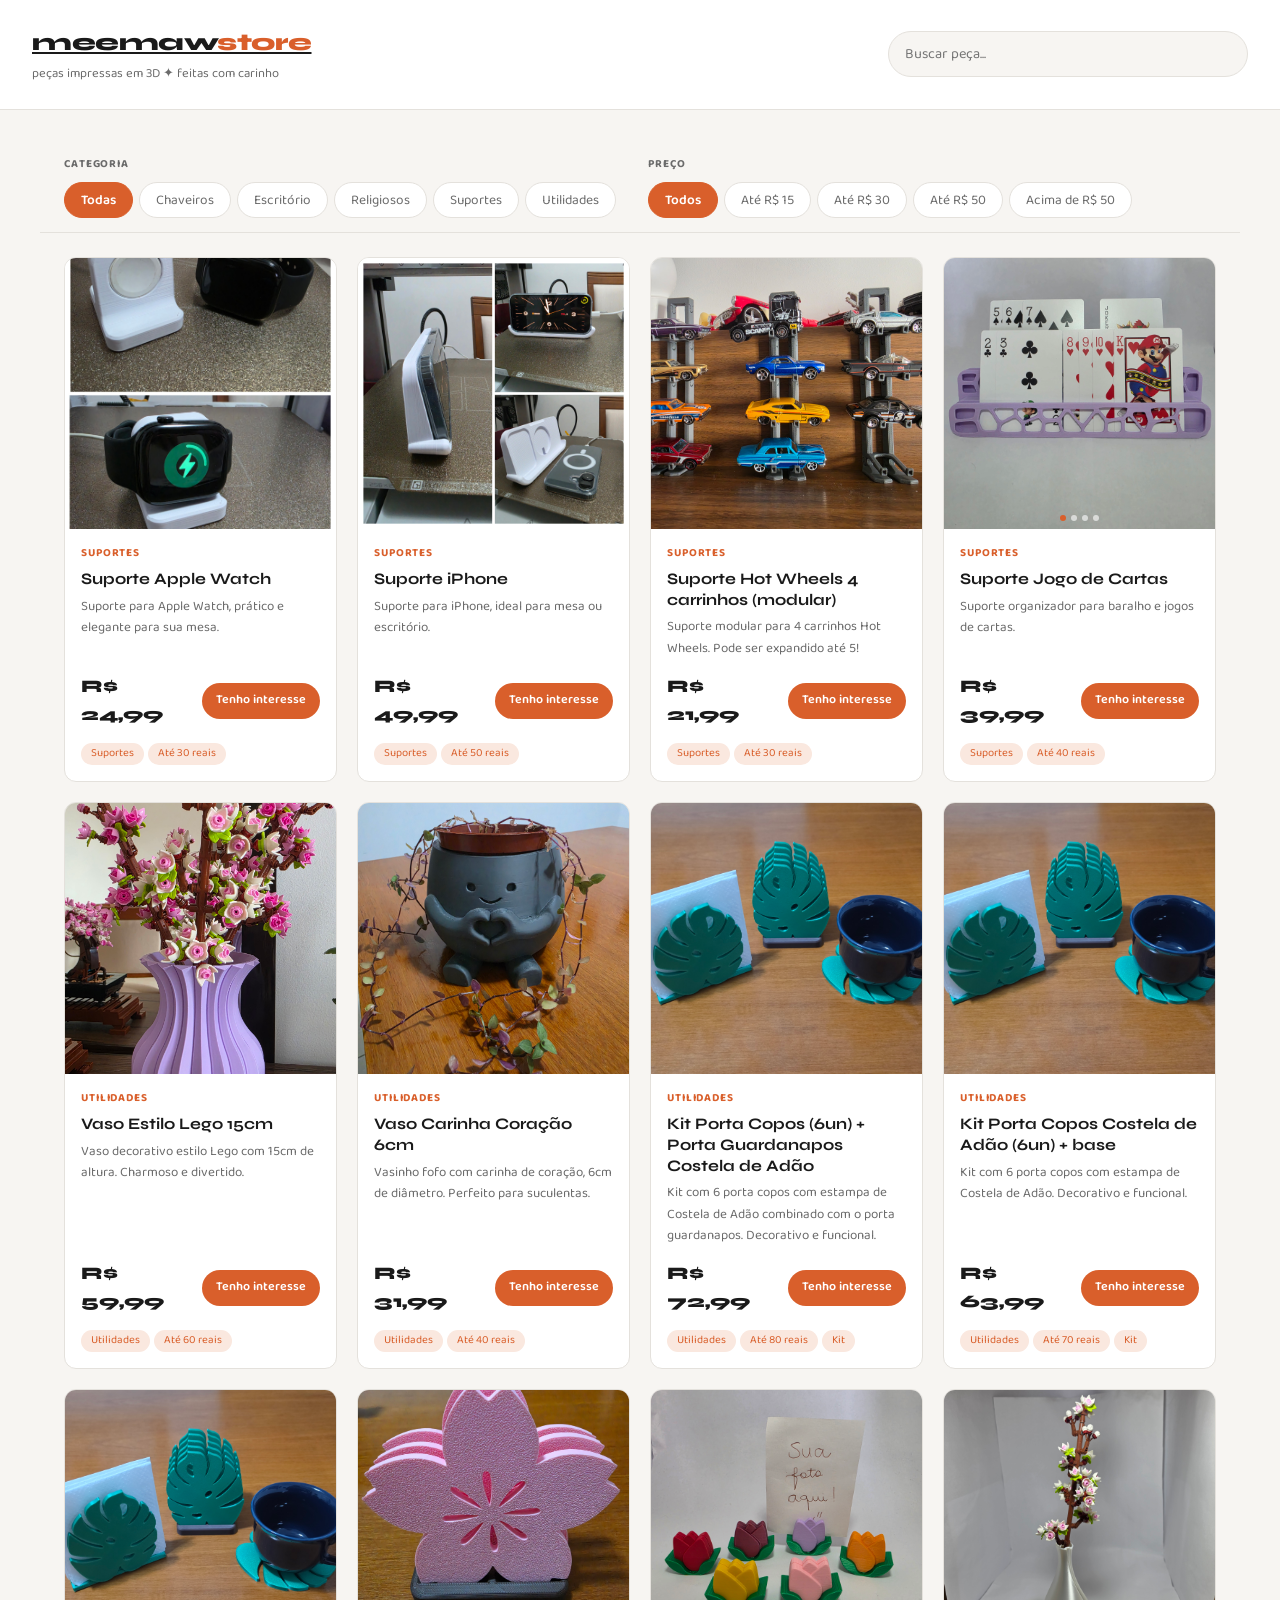
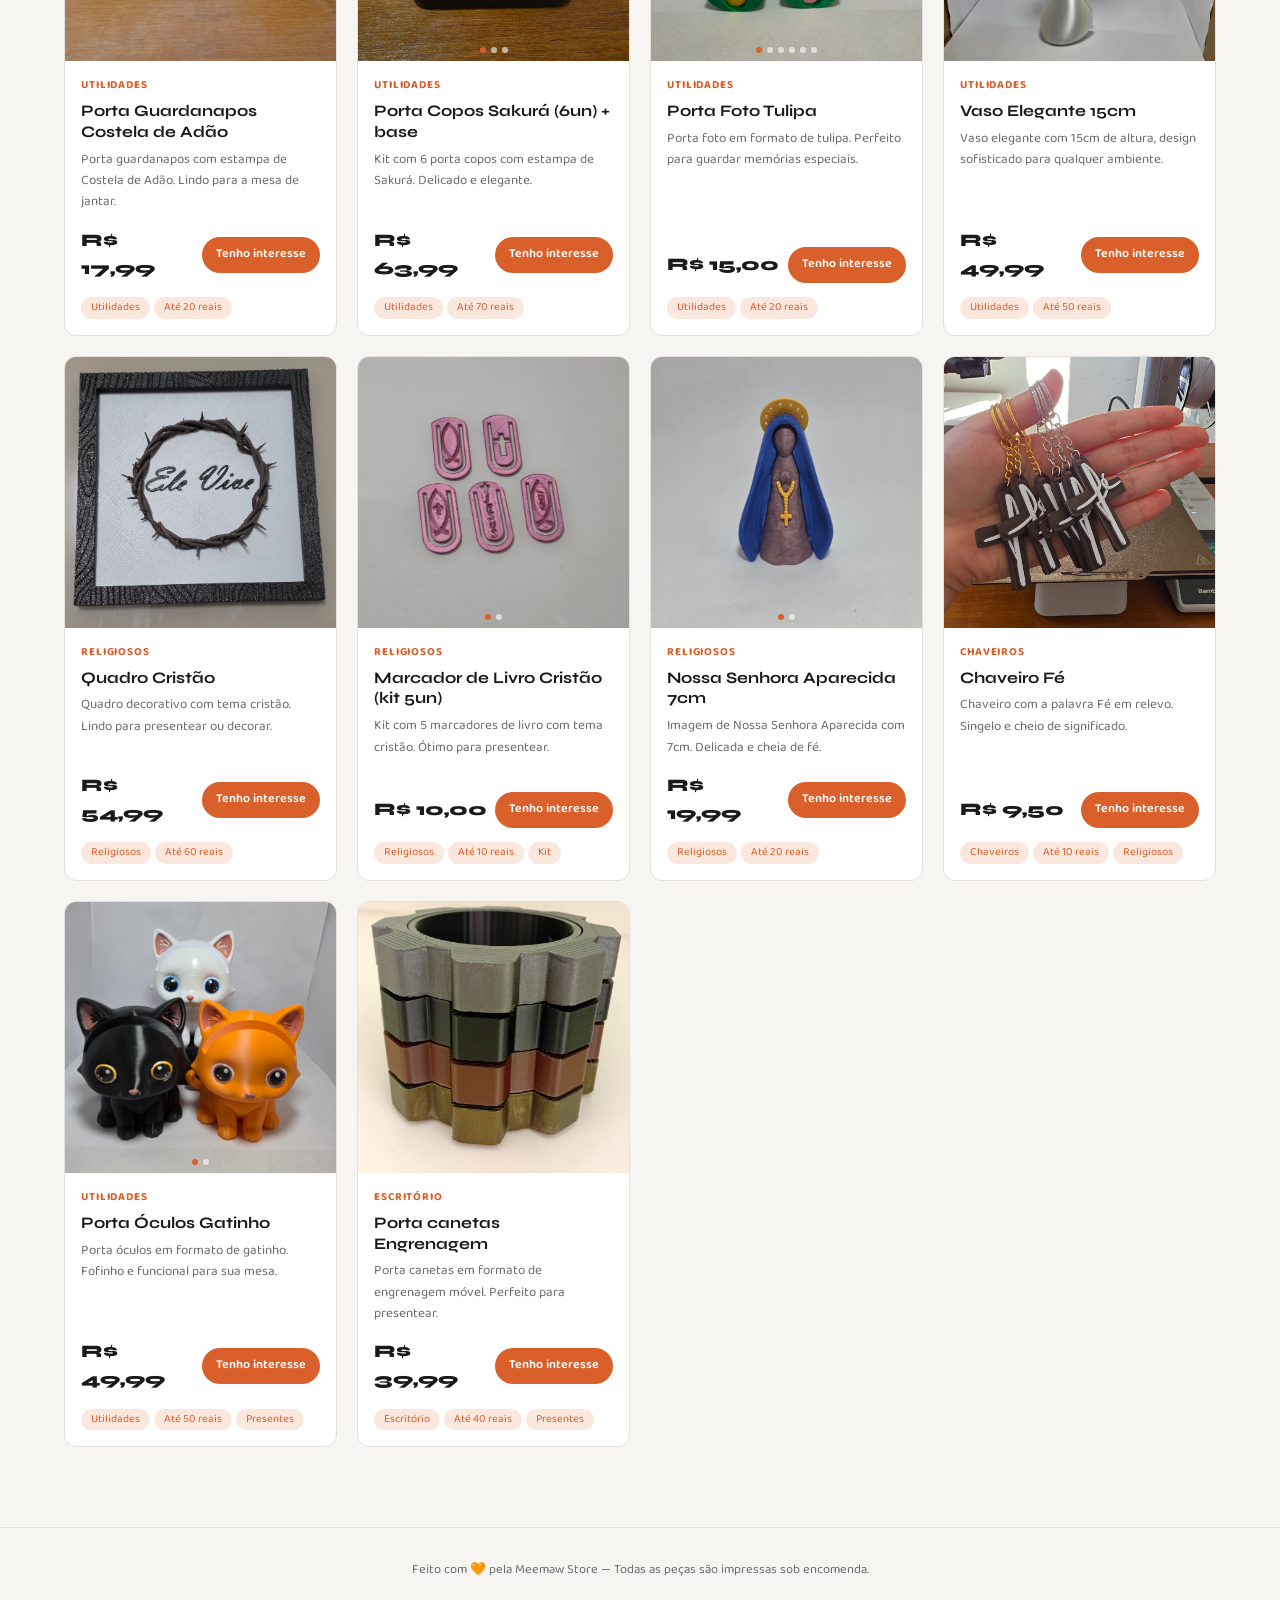
==== commit fb721d94: "voltar no catalogo." ====
--- a/catalogo.html
+++ b/catalogo.html
@@ -14,7 +14,7 @@
 
   <header>
     <div>
-      <div class="logo">meemaw<span>store</span></div>
+      <a class="logo" href="index.html">meemaw<span>store</span></a>
       <div class="header-sub">peças impressas em 3D ✦ feitas com carinho</div>
     </div>
     <div class="busca-wrapper">
--- a/style.css
+++ b/style.css
@@ -443,4 +443,8 @@
   main {
     padding: 20px 16px;
   }
-}
+
+  a.logo {
+  text-decoration: none;
+  }
+}
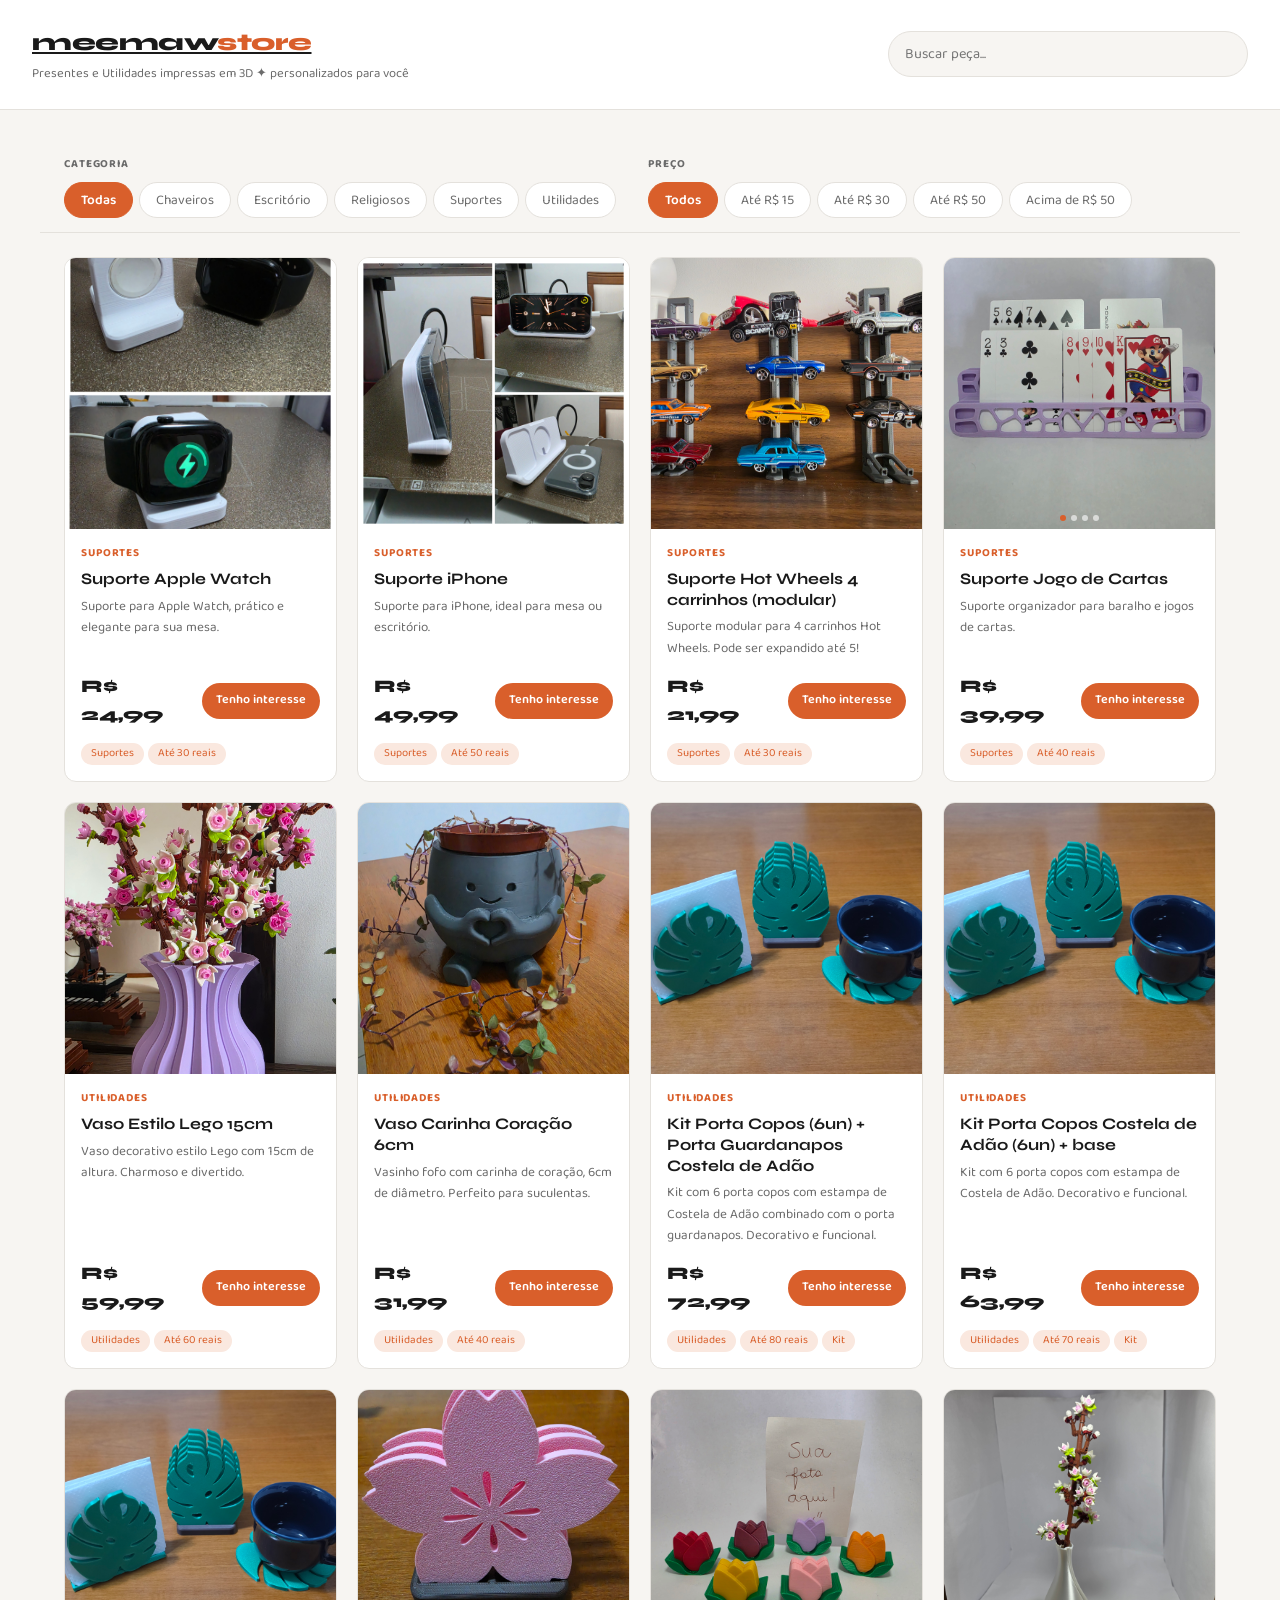
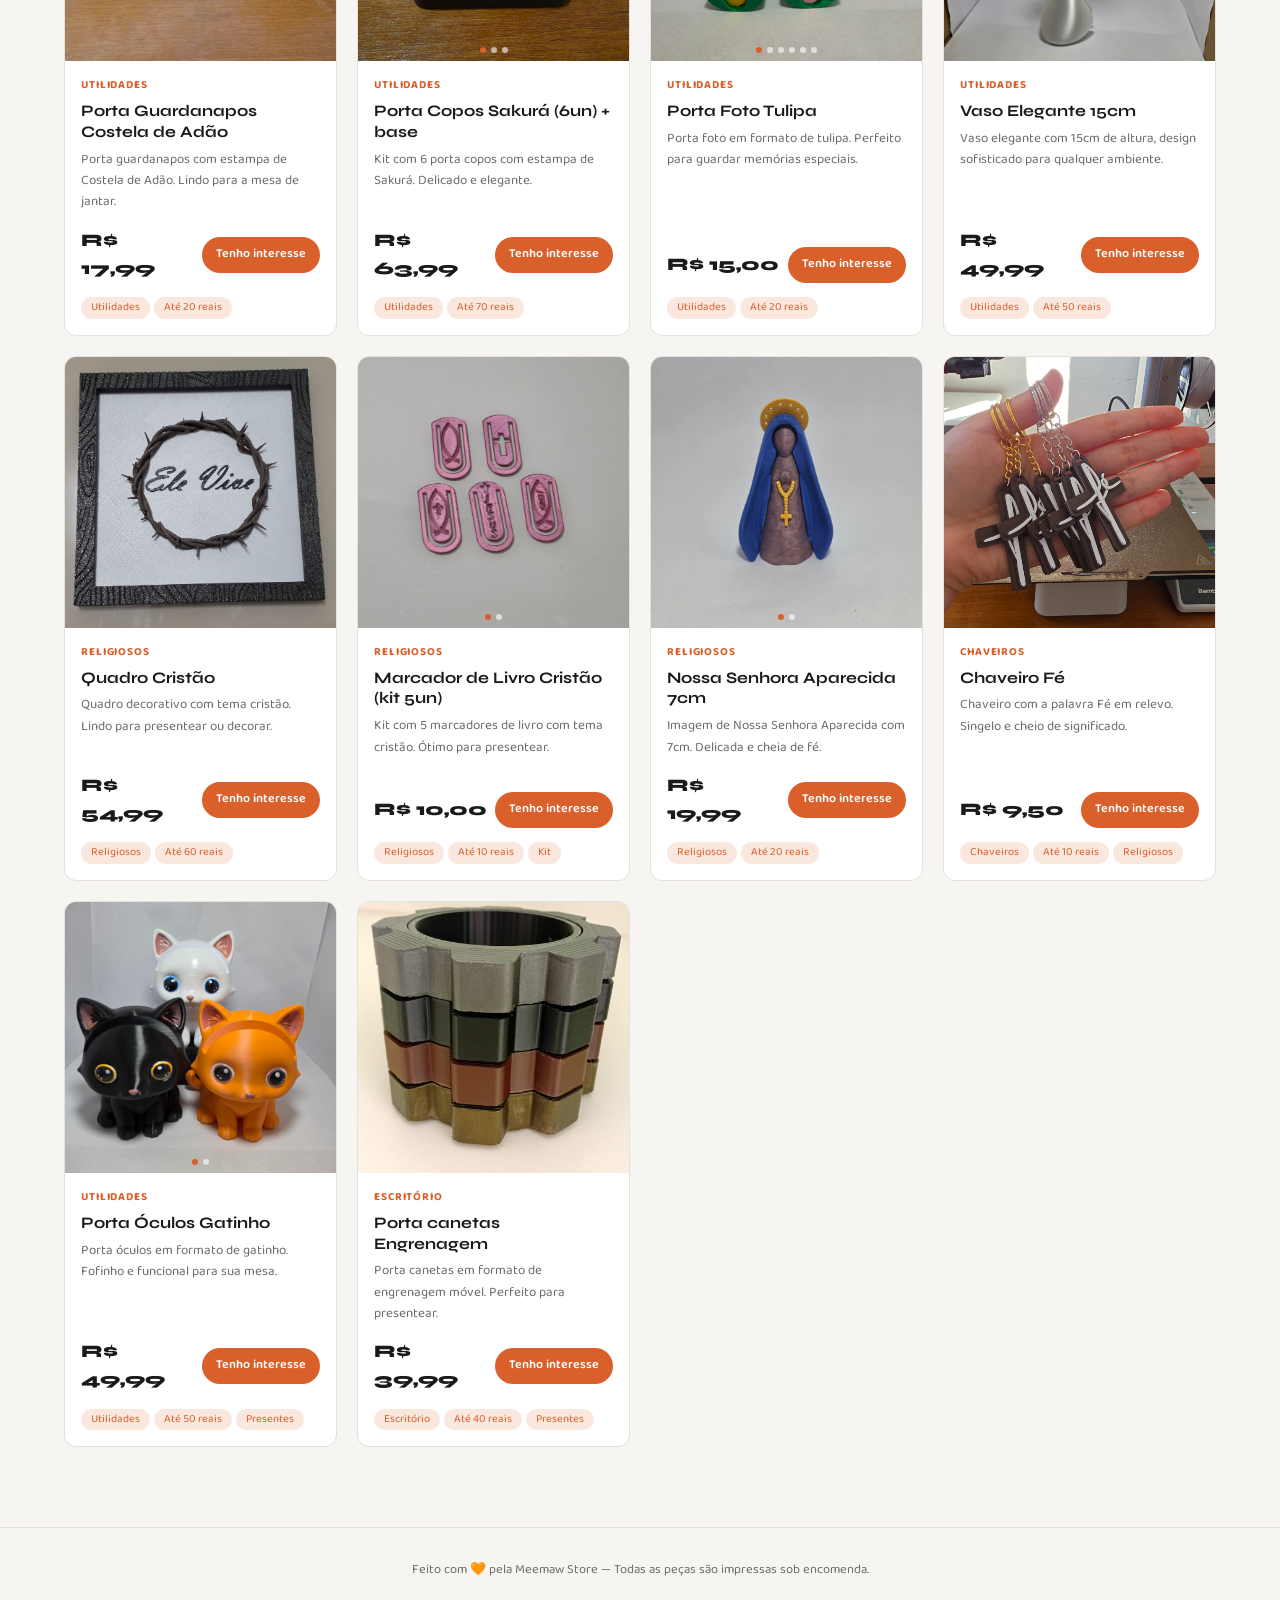
==== commit 587bed22: "ajuste slogan" ====
--- a/catalogo.html
+++ b/catalogo.html
@@ -15,7 +15,7 @@
   <header>
     <div>
       <a class="logo" href="index.html">meemaw<span>store</span></a>
-      <div class="header-sub">peças impressas em 3D ✦ feitas com carinho</div>
+      <div class="header-sub">Presentes e Utilidades impressas em 3D ✦ personalizados para você</div>
     </div>
     <div class="busca-wrapper">
       <input type="search" id="busca" placeholder="Buscar peça..." autocomplete="off" />
